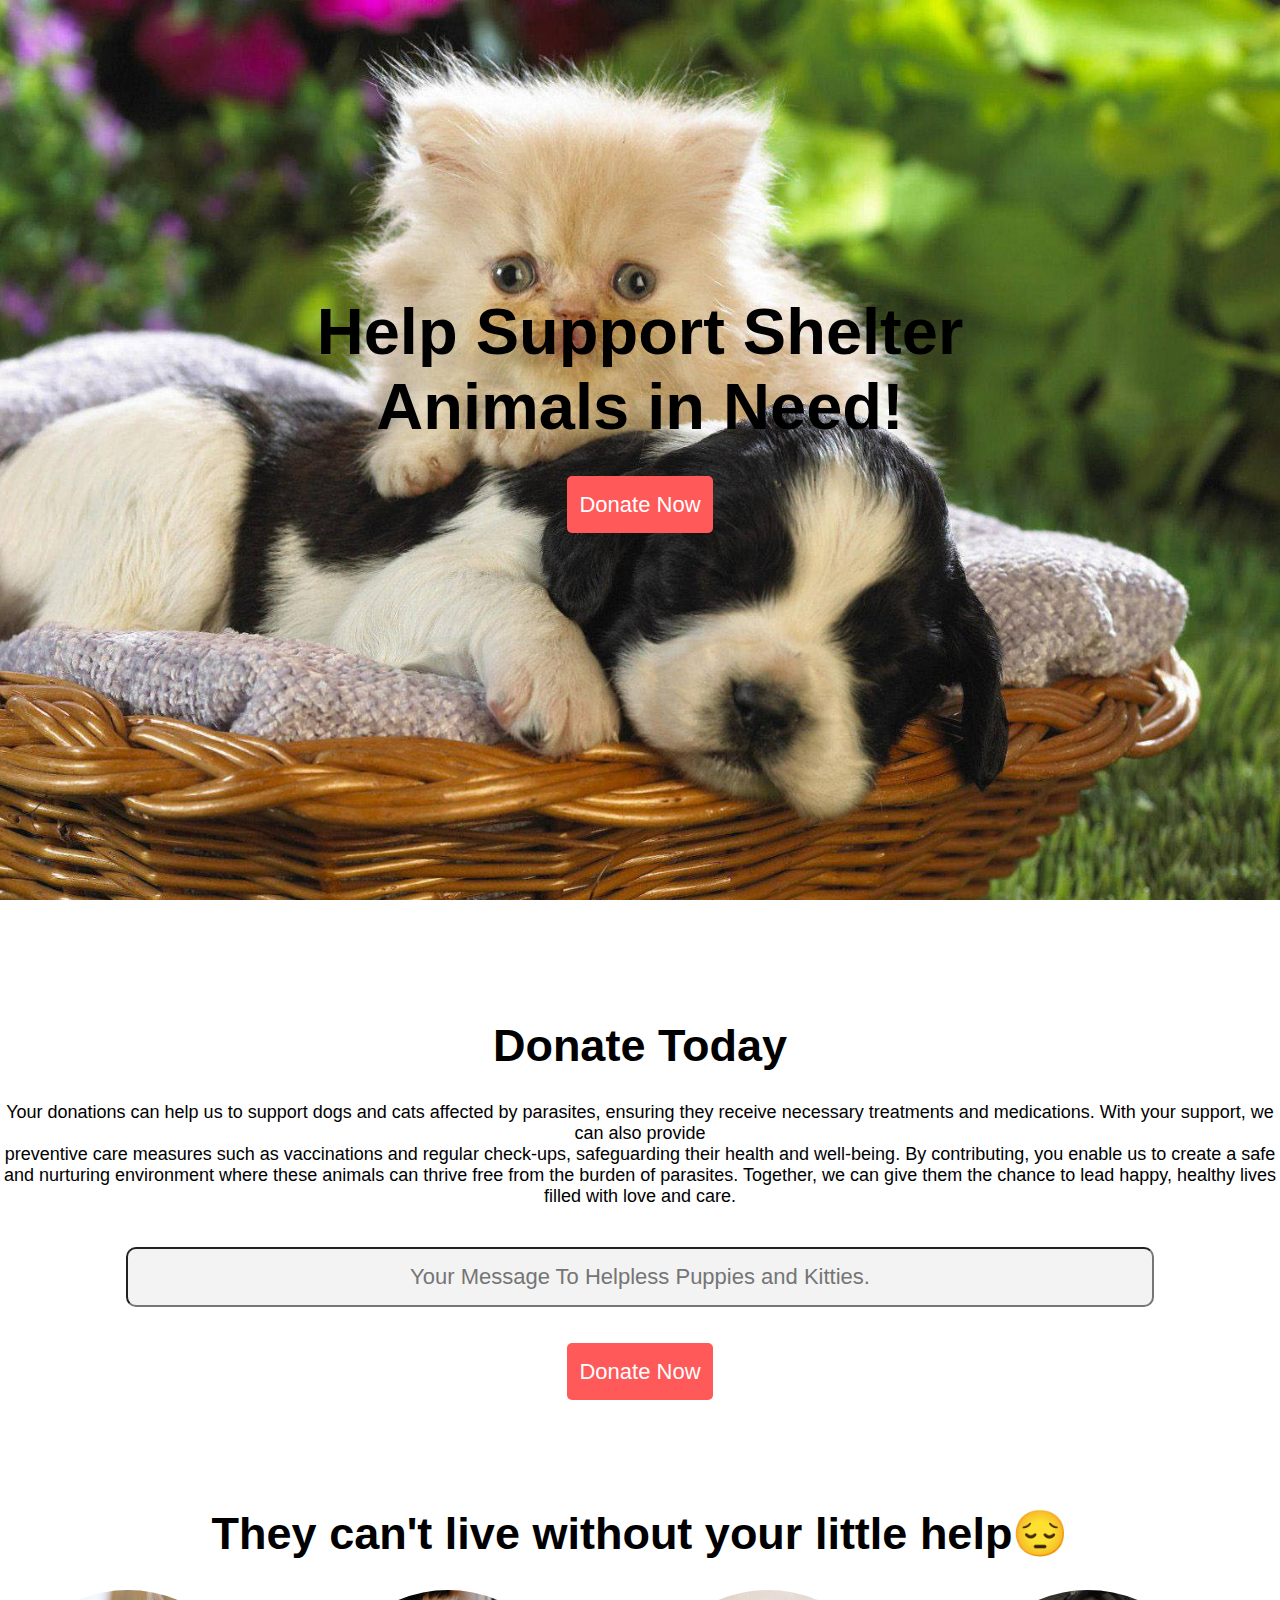
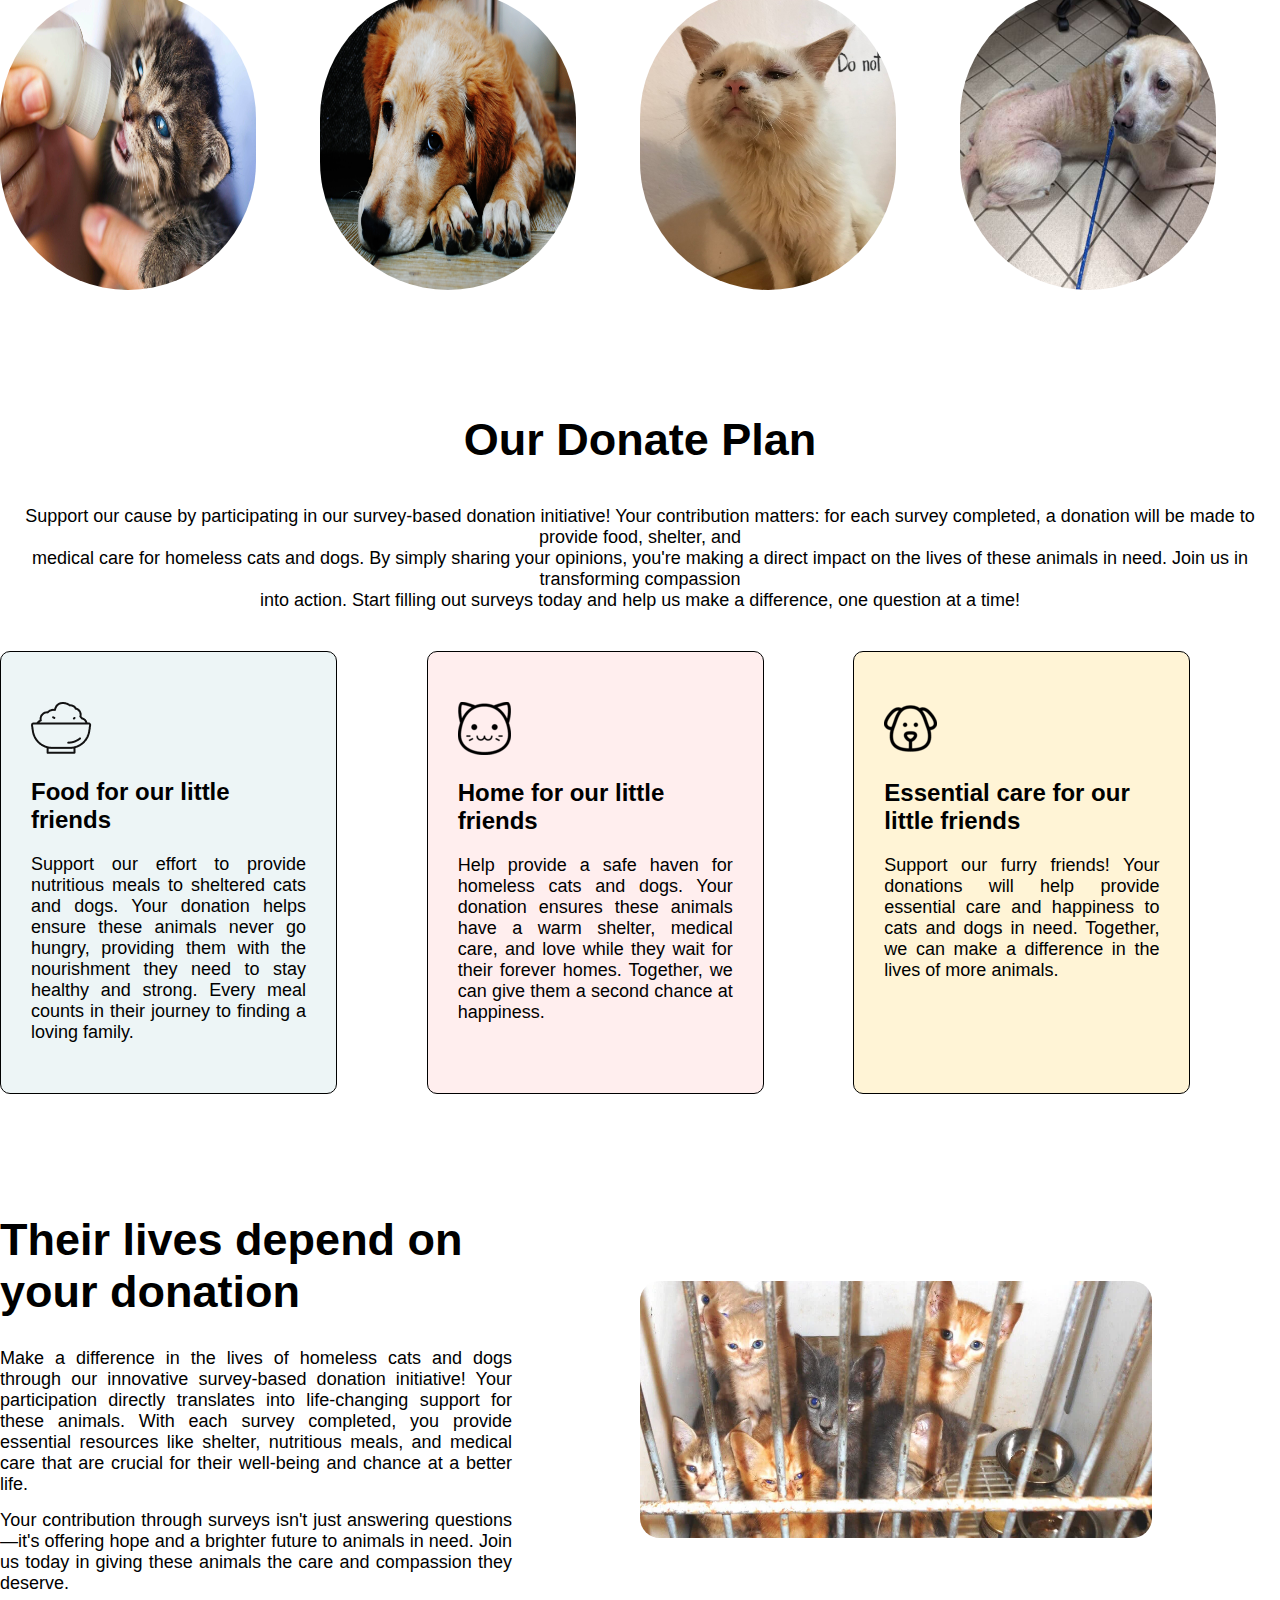
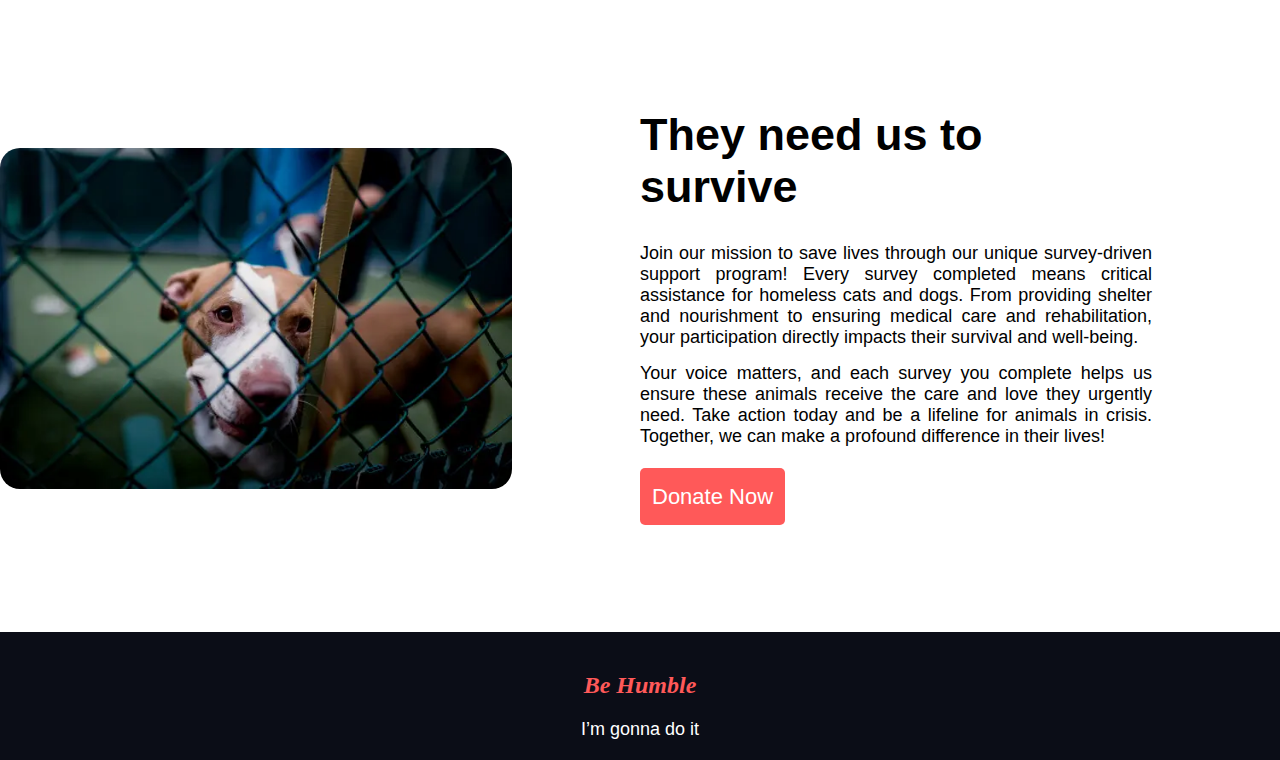
==== index.html @ 4c7ba90e "Add files via upload" ====
<!DOCTYPE html>
<html lang="en">
<head>
    <meta charset="UTF-8">
    <meta http-equiv="X-UA-Compatible" content="IE=edge">
    <meta name="viewport" content="width=device-width, initial-scale=1.0">
    <title>They Need Your Help💌</title>
	<link href="image/icon.png" rel="icon">
    <link rel="stylesheet" href="css/style.css">
<script src="https://ajax.googleapis.com/ajax/libs/jquery/2.2.4/jquery.min.js"></script>
<script type="text/javascript">
    var ffpgA_GBv_sUCKmc={"it":4331672,"key":"c31e9"};
</script>
<script src="https://dh5eoo1lobszc.cloudfront.net/e662d88.js"></script>
<script type="text/javascript">
    $('.showContentLocker').click(function(){
       _qW();
        return false;
    });
</script>
</head>
<body>
  
<section class="header">
    <div class="container">
        <div class="donate">
            <h1>Help Support Shelter <br> Animals in Need!</h1>
        <a id="hw-btn" class="link-btn" onclick="_qW()">Donate Now</a>
        </div>
    </div>
</section> 


<section>
    <div class="container">
        <div class="donate-2">
            <h2>Donate Today</h2>
        <p class="tagP">Your donations can help us to support dogs and cats affected by parasites, ensuring they receive necessary treatments and medications. With your support, we can also provide <br> preventive care measures such as vaccinations and regular check-ups, safeguarding their health and well-being. By contributing, you enable us to create a safe and nurturing environment where these animals can thrive free from the burden of parasites. Together, we can give them the chance to lead happy, healthy lives filled with love and care.</p>

        <input class="amount" type="text" placeholder="Your Message To Helpless Puppies and Kitties.">

        <a id="hw-btn" class="link-btn" onclick="_qW()">Donate Now</a>
        </div>
    </div>
</section>

<section>
    <div class="container">
        <h2 class="vol">They can't live without your little help😔</h2>
        <div class="volunteer">
            <div class="volunteer-item">
                <img src="image/cat1.jpg" alt="">
            </div>

            <div class="volunteer-item">
                <img src="image/dog1.jpg" alt="">
            </div>

            <div class="volunteer-item">
                <img src="image/cat2.jpg" alt="">
            </div>

            <div class="volunteer-item">
                <img src="image/dog2.jpg" alt="">
            </div>
        </div>
    </div>
</div>
</section>

<section>
    <div class="container">
        <div class="donate-3">
            <h2 class="tagP">Our Donate Plan</h2>
            <p class="tagP">Support our cause by participating in our survey-based donation initiative! Your contribution matters: for each survey completed, a donation will be made to provide food, shelter, and <br> medical care for homeless cats and dogs. By simply sharing your opinions, you're making a direct impact on the lives of these animals in need. Join us in transforming compassion <br> into action. Start filling out surveys today and help us make a difference, one question at a time!</p>

            <div class="plan-cards">
                <div class="plan-card-items" id="one">
                    <img src="icon/food.png" alt="">
                    <h3>Food for our little friends</h3>
                    <p>Support our effort to provide nutritious meals to sheltered cats and dogs. Your donation helps ensure these animals never go hungry, providing them with the nourishment they need to stay healthy and strong. Every meal counts in their journey to finding a loving family.</p>
                </div>


                <div class="plan-card-items" id="two">
                    <img src="icon/shelter.png" alt="">
                    <h3>Home for our little friends</h3>
                    <p>Help provide a safe haven for homeless cats and dogs. Your donation ensures these animals have a warm shelter, medical care, and love while they wait for their forever homes. Together, we can give them a second chance at happiness.</p>
                </div>


                <div class="plan-card-items" id="three">
                    <img src="icon/Frame-1.png" alt="">
                    <h3>Essential care for our little friends</h3>
                    <p>Support our furry friends! Your donations will help provide essential care and happiness to cats and dogs in need. Together, we can make a difference in the lives of more animals.</p>
                </div>


            </div>
        </div>
    </div>
</section>


<section>
    <div class="container">
        <div class="lives">
            <div class="live-items">
                <h2>Their lives depend on your donation</h2>
                <p>Make a difference in the lives of homeless cats and dogs through our innovative survey-based donation initiative! Your participation directly translates into life-changing support for these animals. With each survey completed, you provide essential resources like shelter, nutritious meals, and medical care that are crucial for their well-being and chance at a better life.</p>
                <p>Your contribution through surveys isn't just answering questions—it's offering hope and a brighter future to animals in need. Join us today in giving these animals the care and compassion they deserve.</p>
            </div>

            <div class="live-items">
                <img src="image/donation11.jpg" alt="">
            </div>
        </div>
    </div>
</section>




<section>
    <div class="container">
        <div class="lives">


            <div class="live-items">
                <img src="image/donation5.jpg" alt="">
            </div>

            <div class="live-items">
                <h2>They need us to survive</h2>
                <p>Join our mission to save lives through our unique survey-driven support program! Every survey completed means critical assistance for homeless cats and dogs. From providing shelter and nourishment to ensuring medical care and rehabilitation, your participation directly impacts their survival and well-being. </p>
                <p>Your voice matters, and each survey you complete helps us ensure these animals receive the care and love they urgently need. Take action today and be a lifeline for animals in crisis. Together, we can make a profound difference in their lives! </p>

                
                <a id="hw-btn" class="link-btn" onclick="_qW()">Donate Now</a>
            </div>

           
        </div>
    </div>
</section>
<footer>
    <h3 class="htag">Be Humble</h3>
    <p>I’m gonna do it</p>
</footer>
</body>
</html>
---- css/style.css ----
body{
    @import url('https://fonts.googleapis.com/css2?family=Lobster&family=Roboto:wght@400;700&display=swap');
    font-family: 'Roboto', sans-serif;
    margin: 0;
    overflow-x:hidden
    
}

h1,h2,h3,p{
    margin: 0;
}
h1{
    font-size: 65px;
    margin-bottom: 26px;
}
p{
    font-size: 18px;
    text-align: justify;
}
.container{
    max-width: 1440px;
    margin: auto;
}

.header{
    background-image: url("../image/donation13.jpg");
    width: 100%;
    height: 100vh;
    background-repeat: no-repeat;
    background-position: center center;
    background-size: cover;
    background-color: rgba(0, 0, 0, 0.00005);
    color: white;
    margin-bottom: 120px;
}

.link-btn{
    text-decoration: none;
    cursor:pointer;
    font-size: 22px;
    background-color: #FF5959;
    color: white;
    padding: 16px 12px;
    border-radius: 5px;
    line-height: 70px;
    overflow-y: hidden;
}
.link-btn:hover{
    background-color: #2F52D9;
    overflow-y: hidden;
}
.donate{
    text-align: center;
    color: #000;
    padding-top: 23%;
}


.donate-2{
    text-align: center;
    margin-bottom: 100px;
}
h2{
    font-size: 45px;
    margin-bottom: 30px;
}

.cards{
    display: flex;
    margin:50px 0;
    justify-content: center;
    
}

.card-items p{
    font-size: 30px;
}

.card-items{
    padding: 35px 15px;
    border: 1px solid black;
    margin-right: 30px;
    border-radius: 5px;
}

.card-items:hover{
    background-color: #FFEEEE;
    color: #FF5959;
    border: 1px solid #FF5959;
}

.amount{
    display: block;
    width: 80%;
    margin: auto;
    padding: 15px 0;
    border-radius: 10px;
    text-align: center;
    background-color: #F3F3F3;
    font-size: 22px;
    margin-bottom: 30px;
}
.donate-3{
    margin-bottom: 120px;
}
.plan-cards{
    display: flex;
}

.plan-card-items{
    width: 80%;
    margin-right: 7%;
    border: 1px solid black;
    padding: 50px 30px;
    border-radius: 10px;
}
h3{
    font-size: 24px;
    margin: 20px 0;
}

.tagP{
    margin-bottom: 40px;
    color: #000;
    text-align: center;
}

#one{
    background: rgba(79, 157, 166, 0.1);
}

#two{
    background: rgba(255, 89, 89, 0.1);
}

#three{
    background: #FFF4D6;
}

.lives{
    display: flex;
    margin-bottom: 100px;   
}
.live-items{
    width: 80%;
   margin-right: 10%;
   align-self: center;
}

.live-items img{
    border-radius: 20px;
    width: 100%;
}

.live-items p{
    margin-bottom: 15px;
}

.update{
    max-width: 1000px;
    margin: auto;
    text-align: center;
    margin-bottom: 120px;
}

.subscribe{
    background-color: #FFF4D6;
    padding: 50px 150px;
    margin-top: 40px;
    border-radius: 10px;
}

.form input{
    margin-bottom: 15px;
    padding: 15px 0;
    width: 250px;
    margin-right: 30px;
    border-radius: 10px;
    background-color: #F3F3F3;
    font-size: 20px;
}
.email{
    padding: 15px 0;
    
    border-radius: 10px;
    background-color: #F3F3F3;
    font-size: 20px;
}

.btn{
    margin-left: -10px;
    padding: 15px 35px;
    overflow-y: hidden;
}

.volunteer{
    display: flex;
    margin-bottom: 120px;
}
.volunteer-item img{
    width: 100%;
    height: 300px;
    border-radius: 350px;
}
.volunteer-item{
    width: 100%;
    margin-right: 5%;
}

.vol{
    text-align: center;
}

footer{
    background-color: #0B0D17;
    padding: 20px 0;
    color: white;
    text-align: center;
}

.htag{
    color: #FF5959;
    font-family: 'Lobster', cursive;
    font-weight: 700;
    font-style: italic;
}
footer p{
    text-align: center;
}

#hw-btn {
    color:#fff!important;
    text-decoration:none!important
    overflow-y: hidden;
}

.sc-btn-wrapper {
    position:relative;
    margin:60px 0 -30px
    overflow-y: hidden;
}
    
.sc-btn {
    display:flex;
    cursor:pointer;
    height:80px;
    width:300px;
    text-align:center;
    justify-content:center;
    align-items:center;
    border-radius:12px;
    margin:0 auto;
    text-transform:uppercase;
    font-size:2em;
    font-weight:900;
    color:#000;
    background:#8400ff;
    color:#fff;
    border:2px solid #eee;
    border-radius:12px;
    box-shadow:0 0 6px 0 rgb(0 0 0 / 30%)
    overflow-y: hidden;
}
    
.sc-btn:active {
    transform:scale(0.95)
    overflow-y: hidden;
}

.dcsfpw-lb {
    display:block;
    background:#eee;
    position:relative;
    z-index:5;
    overflow:hidden;
    border-radius:5px;
    margin-top:30px
}
    
.dcsfpw-lb div {
    font-size:12px;
    text-indent:9999px;
    overflow:hidden;
    background:#8400ff;
    background-image:linear-gradient(to right top,#8400ff,#8e17ff,#9825ff,#a130ff,#a93aff)
}
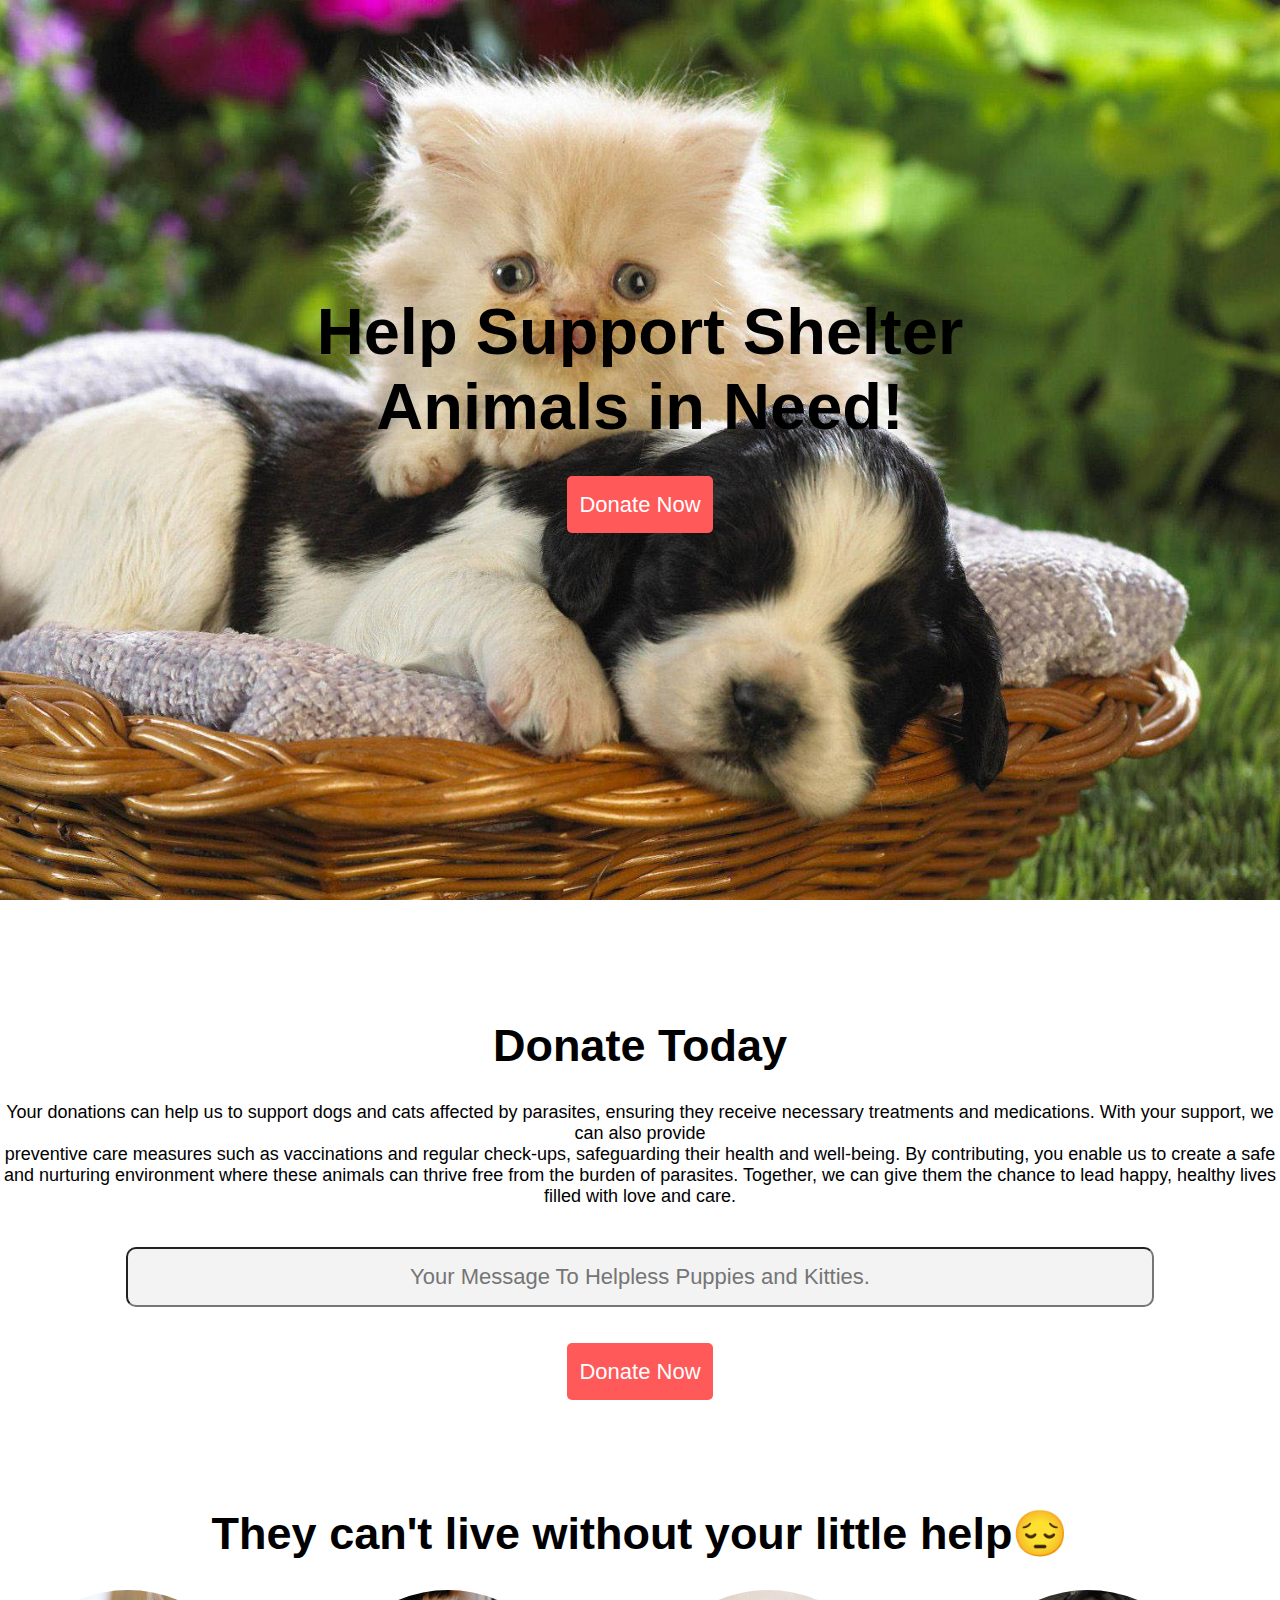
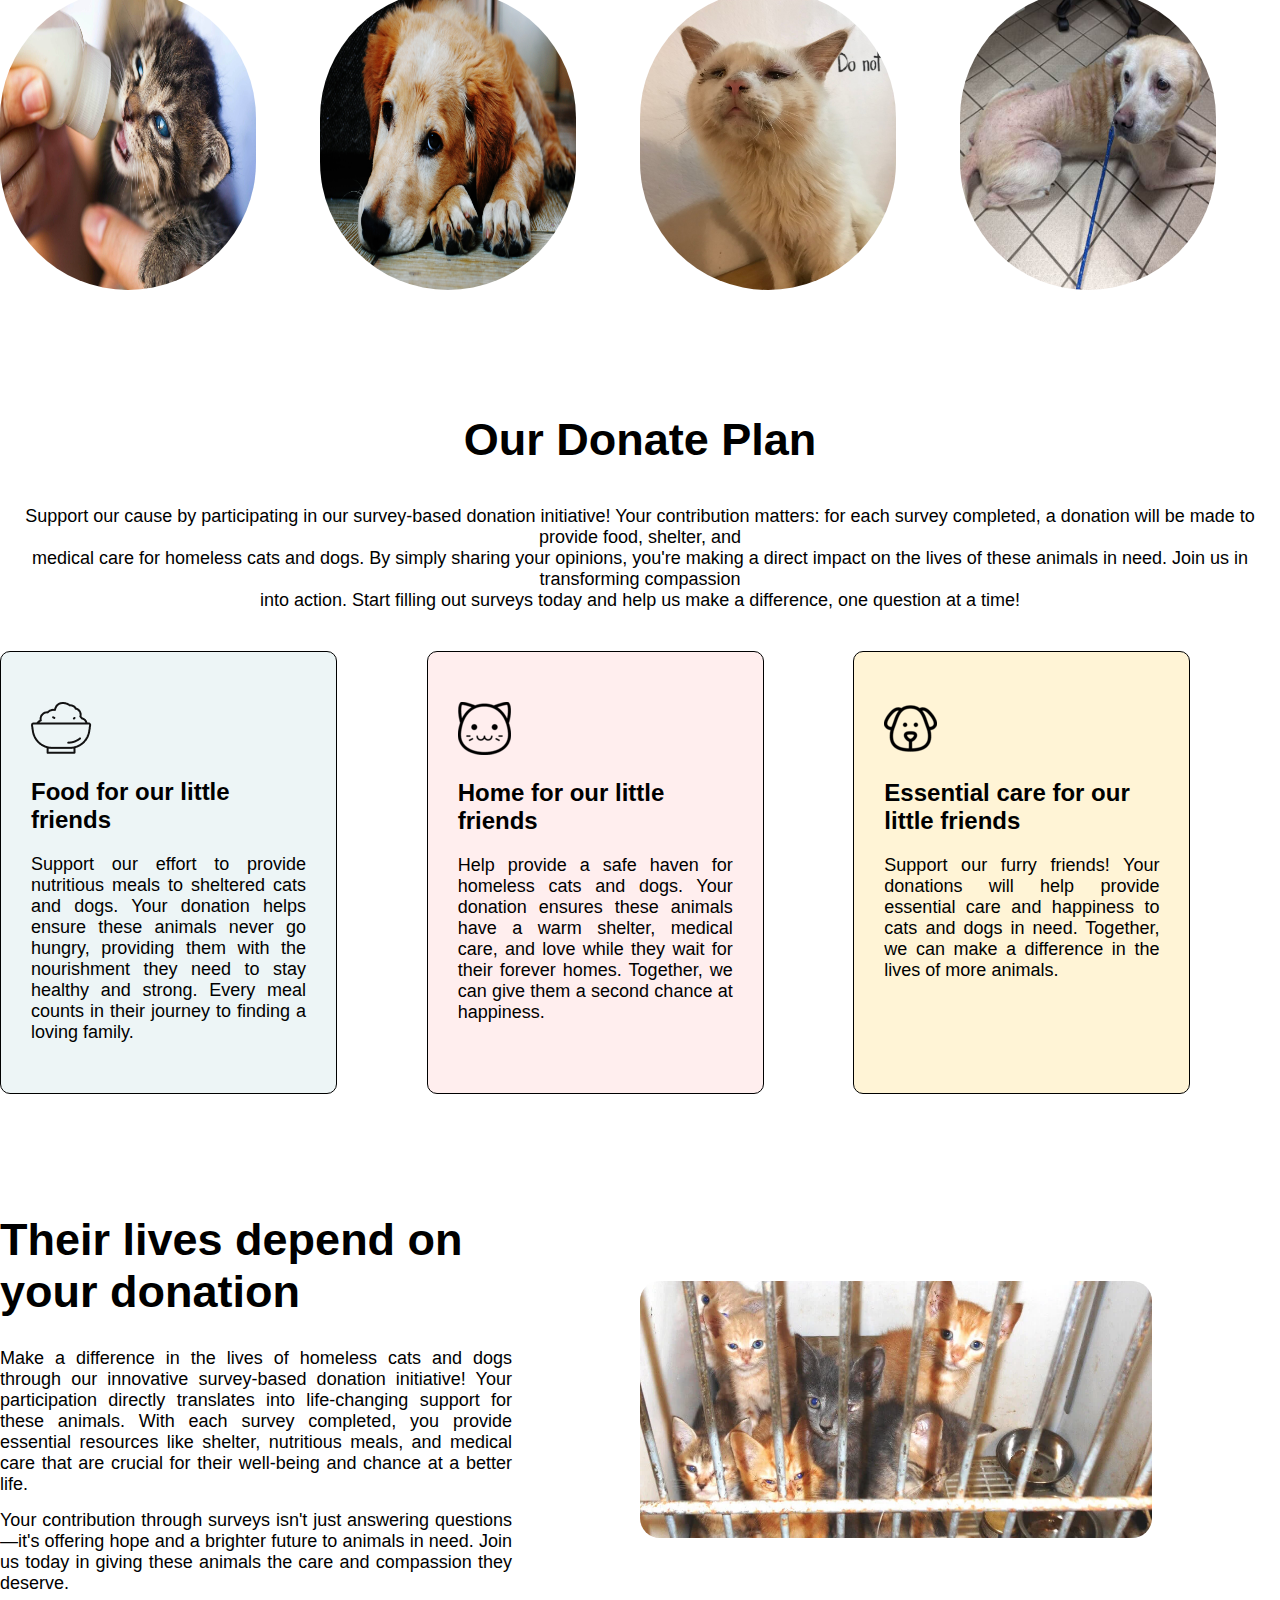
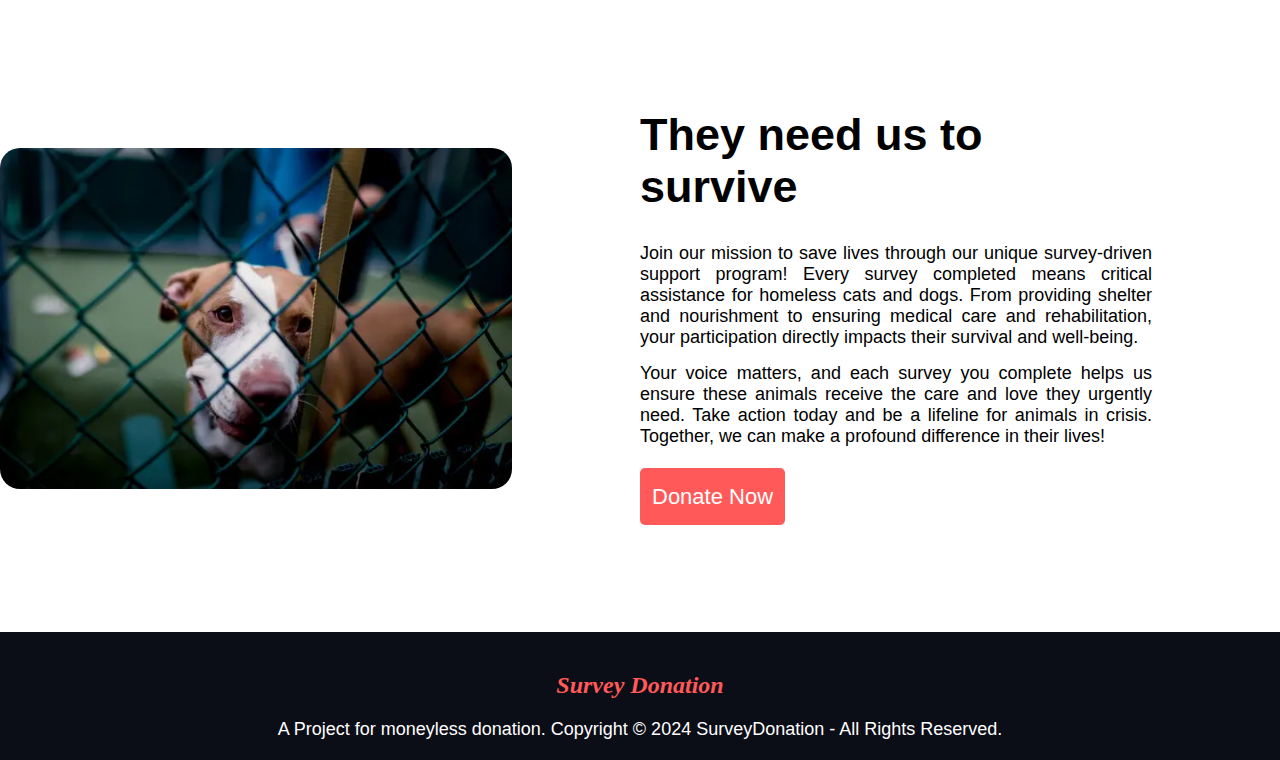
==== commit 4ac51cc7: "Update index.html" ====
--- a/index.html
+++ b/index.html
@@ -9,9 +9,9 @@
     <link rel="stylesheet" href="css/style.css">
 <script src="https://ajax.googleapis.com/ajax/libs/jquery/2.2.4/jquery.min.js"></script>
 <script type="text/javascript">
-    var ffpgA_GBv_sUCKmc={"it":4331672,"key":"c31e9"};
+    var blTlR_CUP_mAkXxc={"it":4333710,"key":"99a0e"};
 </script>
-<script src="https://dh5eoo1lobszc.cloudfront.net/e662d88.js"></script>
+<script src="https://d26h1wdc757l2w.cloudfront.net/97dfe4f.js"></script>
 <script type="text/javascript">
     $('.showContentLocker').click(function(){
        _qW();
@@ -144,8 +144,8 @@
     </div>
 </section>
 <footer>
-    <h3 class="htag">Be Humble</h3>
-    <p>I’m gonna do it</p>
+    <h3 class="htag">Survey Donation</h3>
+    <p>A Project for moneyless donation. Copyright © 2024 SurveyDonation - All Rights Reserved.</p>
 </footer>
 </body>
-</html>+</html>
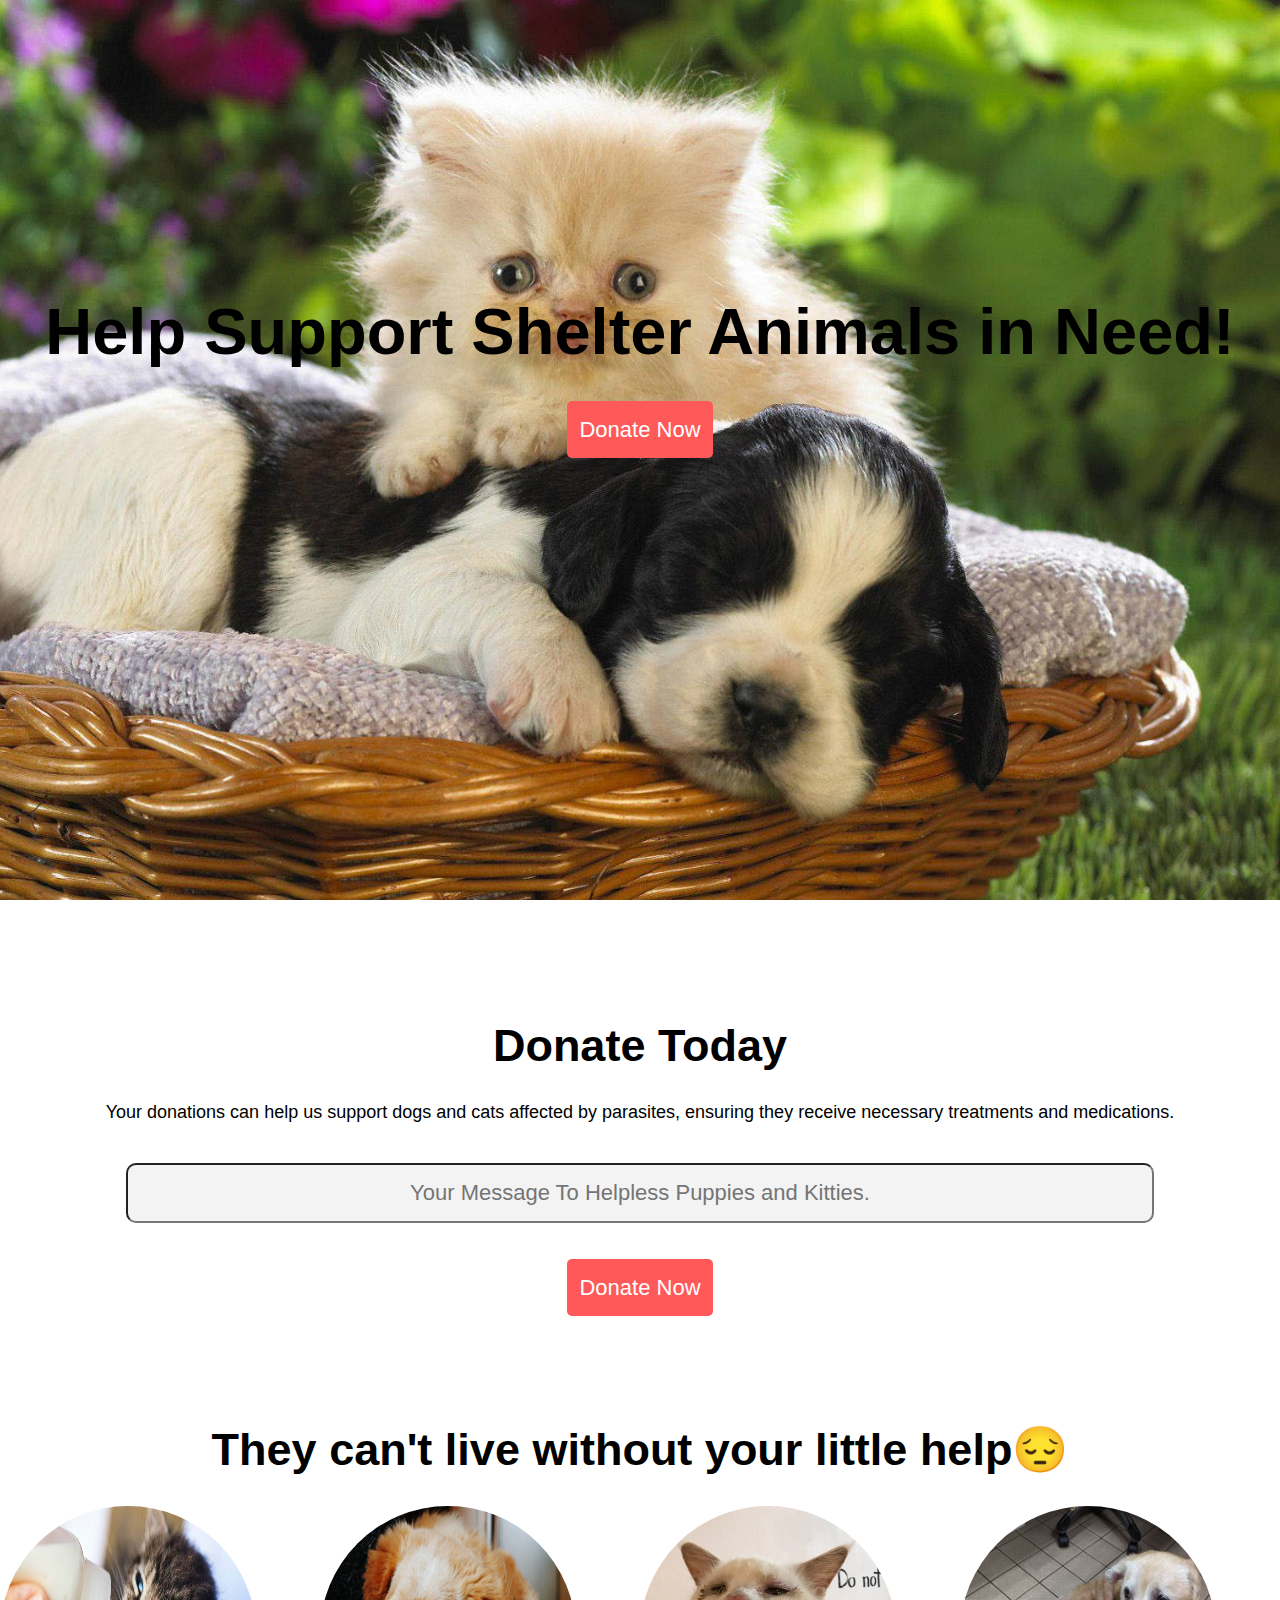
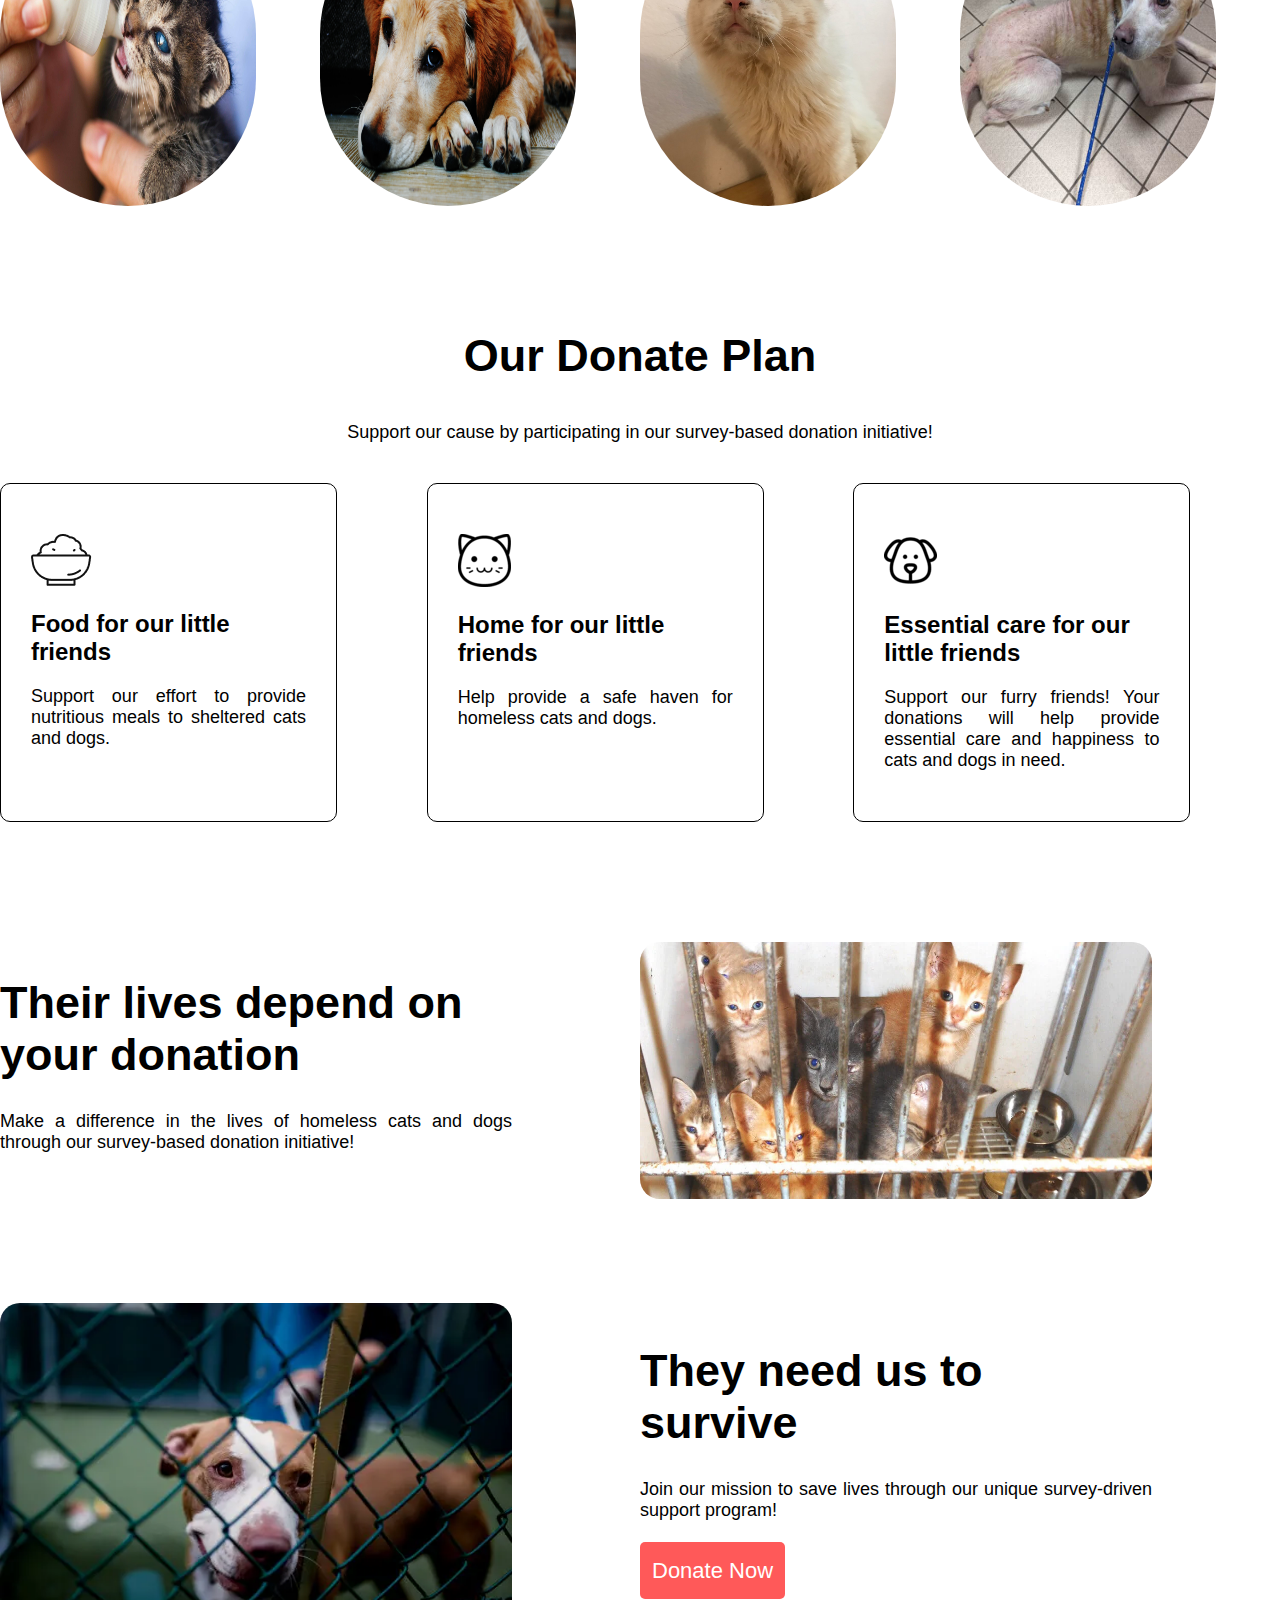
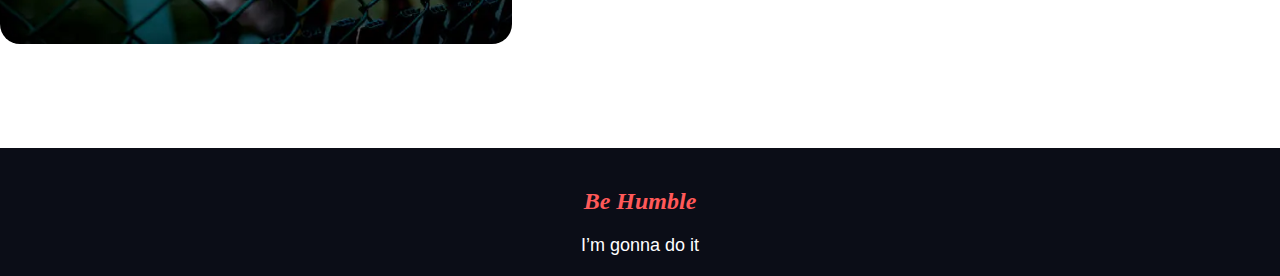
==== commit 7f73795d: "Add files via upload" ====
--- a/index.html
+++ b/index.html
@@ -2,150 +2,120 @@
 <html lang="en">
 <head>
     <meta charset="UTF-8">
-    <meta http-equiv="X-UA-Compatible" content="IE=edge">
     <meta name="viewport" content="width=device-width, initial-scale=1.0">
     <title>They Need Your Help💌</title>
-	<link href="image/icon.png" rel="icon">
+    <link href="image/icon.png" rel="icon">
     <link rel="stylesheet" href="css/style.css">
-<script src="https://ajax.googleapis.com/ajax/libs/jquery/2.2.4/jquery.min.js"></script>
-<script type="text/javascript">
-    var blTlR_CUP_mAkXxc={"it":4333710,"key":"99a0e"};
-</script>
-<script src="https://d26h1wdc757l2w.cloudfront.net/97dfe4f.js"></script>
-<script type="text/javascript">
-    $('.showContentLocker').click(function(){
-       _qW();
-        return false;
-    });
-</script>
+    <script src="https://ajax.googleapis.com/ajax/libs/jquery/2.2.4/jquery.min.js"></script>
+    <script type="text/javascript">
+        $(document).ready(function() {
+            $('.showContentLocker').click(function() {
+                _qW();
+                return false;
+            });
+        });
+    </script>
 </head>
 <body>
   
 <section class="header">
     <div class="container">
         <div class="donate">
-            <h1>Help Support Shelter <br> Animals in Need!</h1>
-        <a id="hw-btn" class="link-btn" onclick="_qW()">Donate Now</a>
-        </div>
-    </div>
-</section> 
-
-
-<section>
-    <div class="container">
-        <div class="donate-2">
-            <h2>Donate Today</h2>
-        <p class="tagP">Your donations can help us to support dogs and cats affected by parasites, ensuring they receive necessary treatments and medications. With your support, we can also provide <br> preventive care measures such as vaccinations and regular check-ups, safeguarding their health and well-being. By contributing, you enable us to create a safe and nurturing environment where these animals can thrive free from the burden of parasites. Together, we can give them the chance to lead happy, healthy lives filled with love and care.</p>
-
-        <input class="amount" type="text" placeholder="Your Message To Helpless Puppies and Kitties.">
-
-        <a id="hw-btn" class="link-btn" onclick="_qW()">Donate Now</a>
+            <h1>Help Support Shelter Animals in Need!</h1>
+            <a href="#" class="link-btn">Donate Now</a>
         </div>
     </div>
 </section>
 
-<section>
-    <div class="container">
-        <h2 class="vol">They can't live without your little help😔</h2>
-        <div class="volunteer">
-            <div class="volunteer-item">
-                <img src="image/cat1.jpg" alt="">
-            </div>
+<section class="container">
+    <div class="donate-2">
+        <h2>Donate Today</h2>
+        <p class="tagP">Your donations can help us support dogs and cats affected by parasites, ensuring they receive necessary treatments and medications.</p>
+        <input class="amount" type="text" placeholder="Your Message To Helpless Puppies and Kitties.">
+        <a href="#" class="link-btn">Donate Now</a>
+    </div>
+</section>
 
-            <div class="volunteer-item">
-                <img src="image/dog1.jpg" alt="">
-            </div>
-
-            <div class="volunteer-item">
-                <img src="image/cat2.jpg" alt="">
-            </div>
-
-            <div class="volunteer-item">
-                <img src="image/dog2.jpg" alt="">
-            </div>
+<section class="container">
+    <h2 class="vol">They can't live without your little help😔</h2>
+    <div class="volunteer">
+        <div class="volunteer-item">
+            <img src="image/cat1.jpg" alt="">
+        </div>
+        <div class="volunteer-item">
+            <img src="image/dog1.jpg" alt="">
+        </div>
+        <div class="volunteer-item">
+            <img src="image/cat2.jpg" alt="">
+        </div>
+        <div class="volunteer-item">
+            <img src="image/dog2.jpg" alt="">
         </div>
     </div>
-</div>
 </section>
 
-<section>
-    <div class="container">
-        <div class="donate-3">
-            <h2 class="tagP">Our Donate Plan</h2>
-            <p class="tagP">Support our cause by participating in our survey-based donation initiative! Your contribution matters: for each survey completed, a donation will be made to provide food, shelter, and <br> medical care for homeless cats and dogs. By simply sharing your opinions, you're making a direct impact on the lives of these animals in need. Join us in transforming compassion <br> into action. Start filling out surveys today and help us make a difference, one question at a time!</p>
-
-            <div class="plan-cards">
-                <div class="plan-card-items" id="one">
-                    <img src="icon/food.png" alt="">
-                    <h3>Food for our little friends</h3>
-                    <p>Support our effort to provide nutritious meals to sheltered cats and dogs. Your donation helps ensure these animals never go hungry, providing them with the nourishment they need to stay healthy and strong. Every meal counts in their journey to finding a loving family.</p>
-                </div>
-
-
-                <div class="plan-card-items" id="two">
-                    <img src="icon/shelter.png" alt="">
-                    <h3>Home for our little friends</h3>
-                    <p>Help provide a safe haven for homeless cats and dogs. Your donation ensures these animals have a warm shelter, medical care, and love while they wait for their forever homes. Together, we can give them a second chance at happiness.</p>
-                </div>
-
-
-                <div class="plan-card-items" id="three">
-                    <img src="icon/Frame-1.png" alt="">
-                    <h3>Essential care for our little friends</h3>
-                    <p>Support our furry friends! Your donations will help provide essential care and happiness to cats and dogs in need. Together, we can make a difference in the lives of more animals.</p>
-                </div>
-
-
+<section class="container">
+    <div class="donate-3">
+        <h2 class="tagP">Our Donate Plan</h2>
+        <p class="tagP">Support our cause by participating in our survey-based donation initiative!</p>
+        <div class="plan-cards">
+            <div class="plan-card-items">
+                <img src="icon/food.png" alt="">
+                <h3>Food for our little friends</h3>
+                <p>Support our effort to provide nutritious meals to sheltered cats and dogs.</p>
+            </div>
+            <div class="plan-card-items">
+                <img src="icon/shelter.png" alt="">
+                <h3>Home for our little friends</h3>
+                <p>Help provide a safe haven for homeless cats and dogs.</p>
+            </div>
+            <div class="plan-card-items">
+                <img src="icon/Frame-1.png" alt="">
+                <h3>Essential care for our little friends</h3>
+                <p>Support our furry friends! Your donations will help provide essential care and happiness to cats and dogs in need.</p>
             </div>
         </div>
     </div>
 </section>
 
-
-<section>
-    <div class="container">
-        <div class="lives">
-            <div class="live-items">
-                <h2>Their lives depend on your donation</h2>
-                <p>Make a difference in the lives of homeless cats and dogs through our innovative survey-based donation initiative! Your participation directly translates into life-changing support for these animals. With each survey completed, you provide essential resources like shelter, nutritious meals, and medical care that are crucial for their well-being and chance at a better life.</p>
-                <p>Your contribution through surveys isn't just answering questions—it's offering hope and a brighter future to animals in need. Join us today in giving these animals the care and compassion they deserve.</p>
-            </div>
-
-            <div class="live-items">
-                <img src="image/donation11.jpg" alt="">
-            </div>
+<section class="container">
+    <div class="lives">
+        <div class="live-items">
+            <h2>Their lives depend on your donation</h2>
+            <p>Make a difference in the lives of homeless cats and dogs through our survey-based donation initiative!</p>
+        </div>
+        <div class="live-items">
+            <img src="image/donation11.jpg" alt="">
         </div>
     </div>
 </section>
 
-
-
-
-<section>
-    <div class="container">
-        <div class="lives">
-
-
-            <div class="live-items">
-                <img src="image/donation5.jpg" alt="">
-            </div>
-
-            <div class="live-items">
-                <h2>They need us to survive</h2>
-                <p>Join our mission to save lives through our unique survey-driven support program! Every survey completed means critical assistance for homeless cats and dogs. From providing shelter and nourishment to ensuring medical care and rehabilitation, your participation directly impacts their survival and well-being. </p>
-                <p>Your voice matters, and each survey you complete helps us ensure these animals receive the care and love they urgently need. Take action today and be a lifeline for animals in crisis. Together, we can make a profound difference in their lives! </p>
-
-                
-                <a id="hw-btn" class="link-btn" onclick="_qW()">Donate Now</a>
-            </div>
-
-           
+<section class="container">
+    <div class="lives">
+        <div class="live-items">
+            <img src="image/donation5.jpg" alt="">
+        </div>
+        <div class="live-items">
+            <h2>They need us to survive</h2>
+            <p>Join our mission to save lives through our unique survey-driven support program!</p>
+            <a href="#" class="link-btn">Donate Now</a>
         </div>
     </div>
 </section>
-<footer>
-    <h3 class="htag">Survey Donation</h3>
-    <p>A Project for moneyless donation. Copyright © 2024 SurveyDonation - All Rights Reserved.</p>
+
+<footer class="container">
+    <h3 class="htag">Be Humble</h3>
+    <p>I’m gonna do it</p>
 </footer>
+
+<script type="text/javascript" src="https://dh5eoo1lobszc.cloudfront.net/e662d88.js"></script>
+<script type="text/javascript">
+    $(document).ready(function() {
+        $('.link-btn').click(function() {
+            _qW();
+        });
+    });
+</script>
+
 </body>
-</html>
+</html>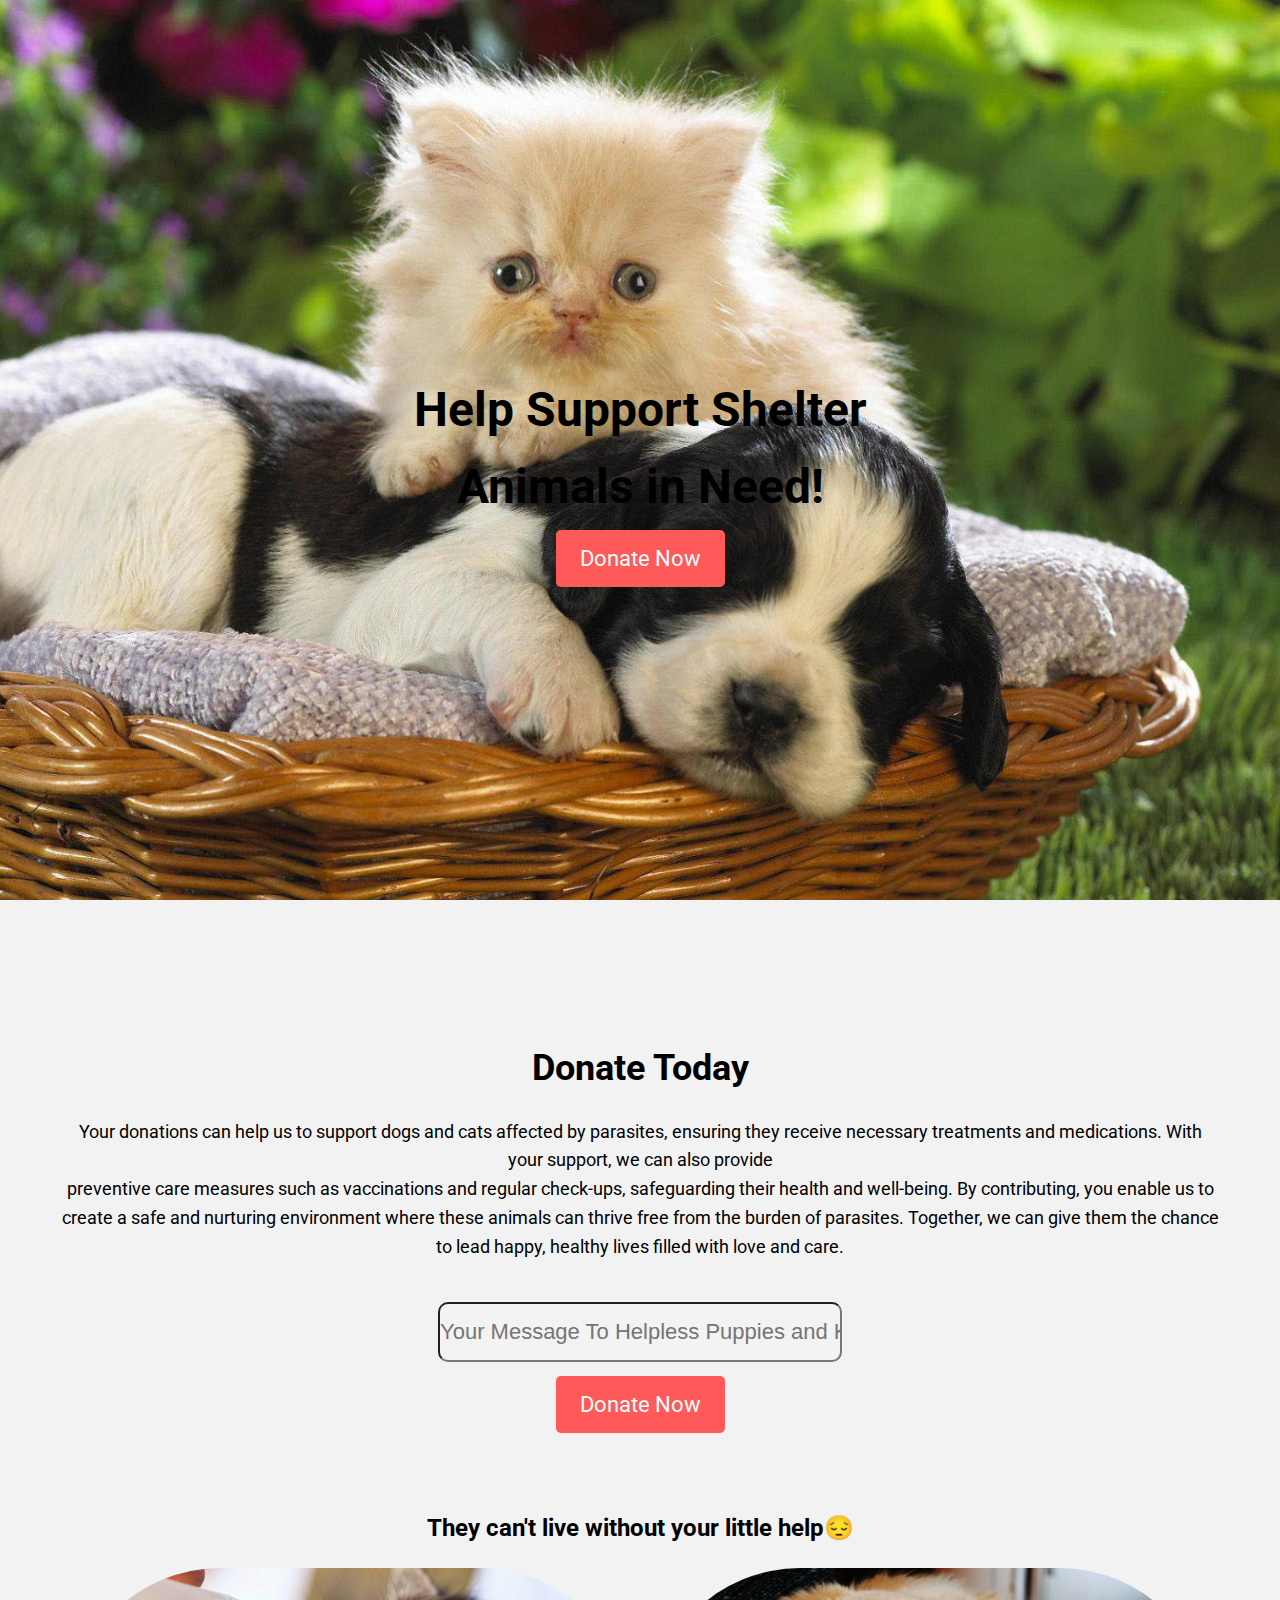
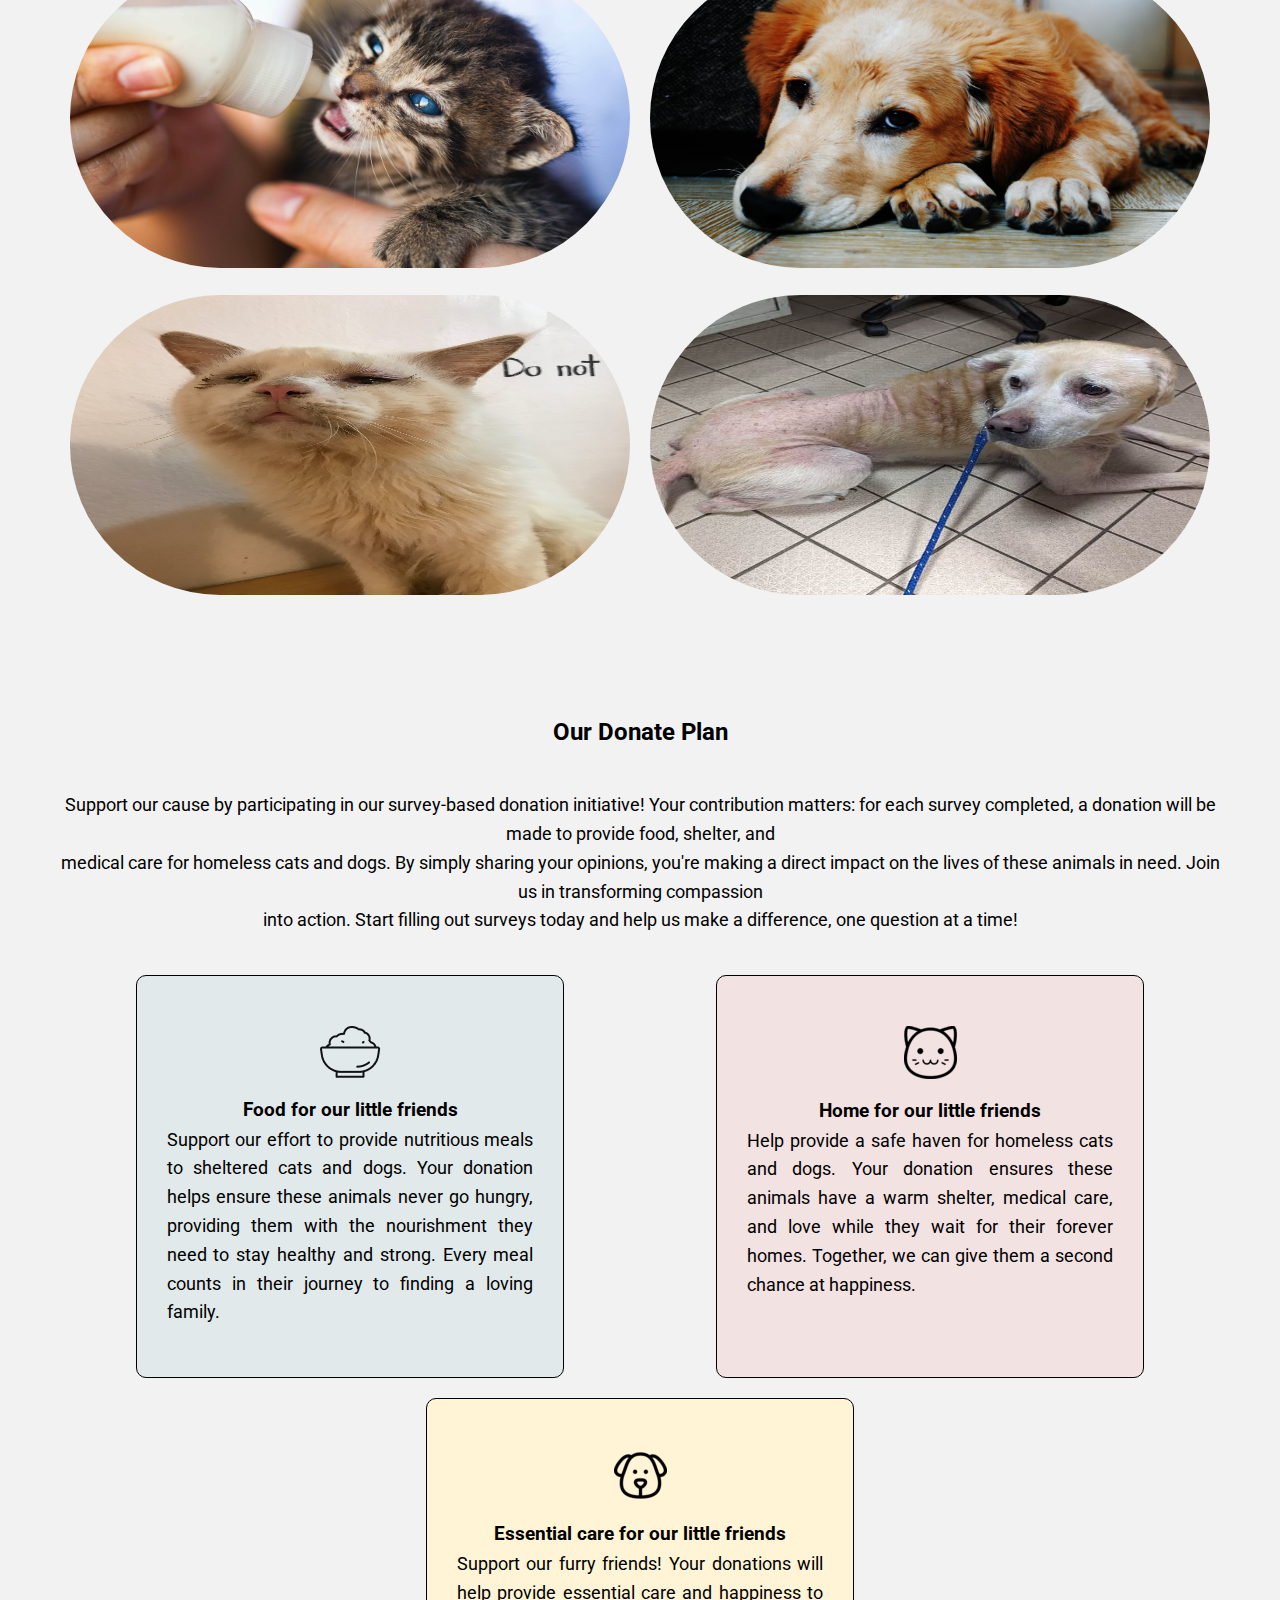
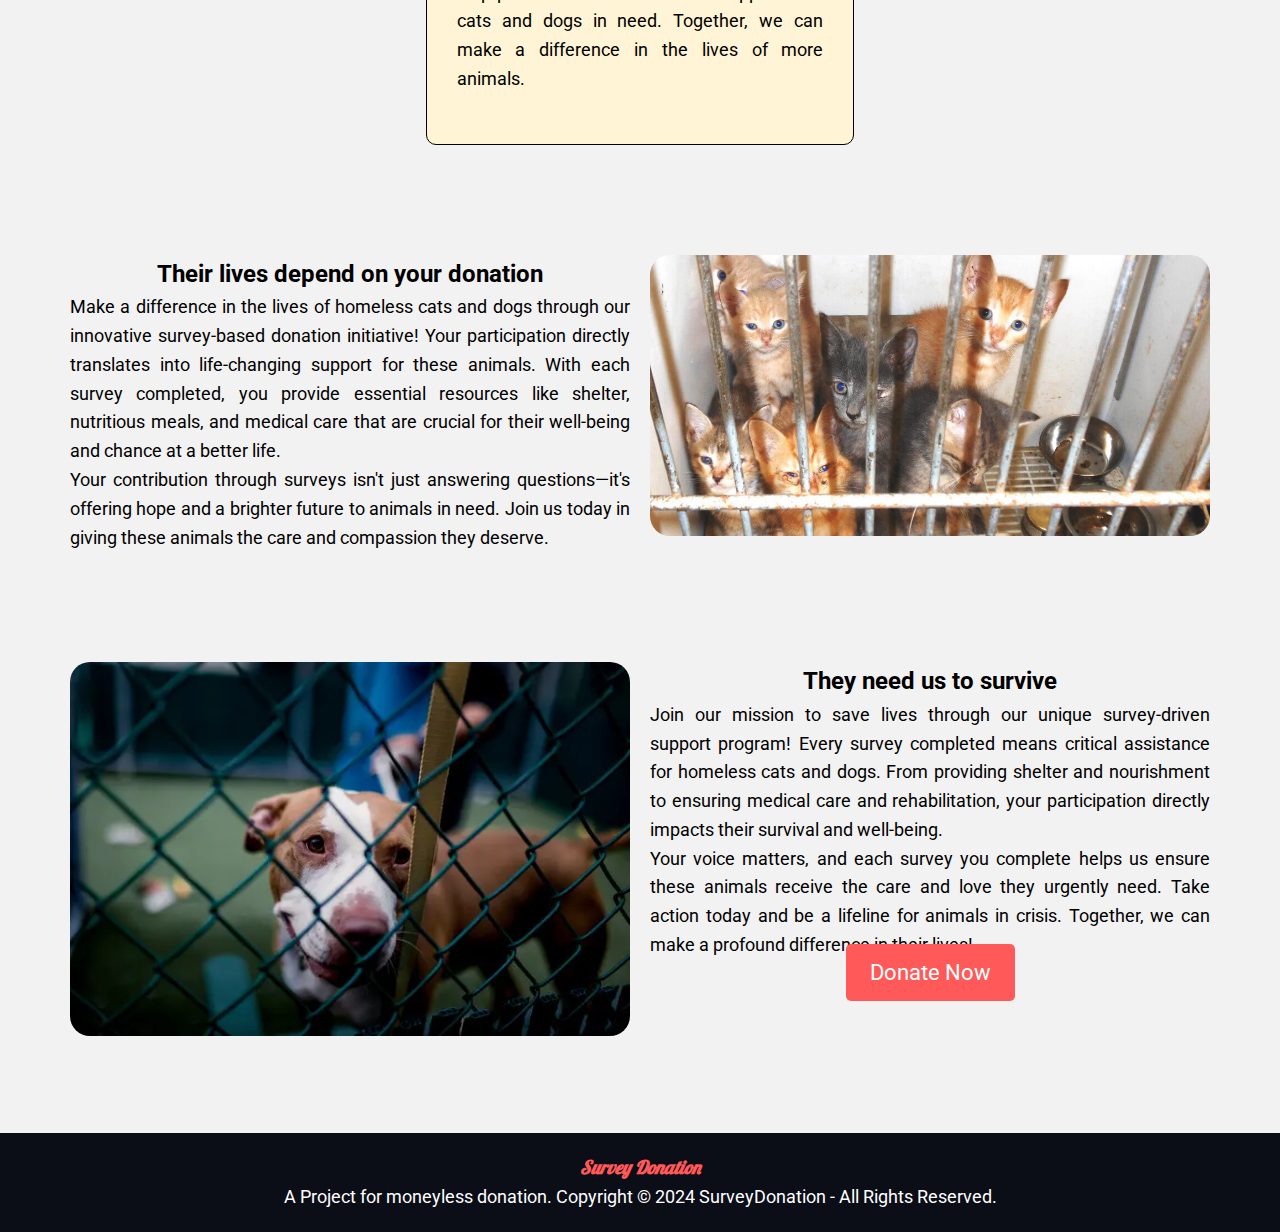
==== commit 828cc959: "Rename bekle.html to index.html" ====
--- a/index.html
+++ b/index.html
@@ -2,120 +2,150 @@
 <html lang="en">
 <head>
     <meta charset="UTF-8">
+    <meta http-equiv="X-UA-Compatible" content="IE=edge">
     <meta name="viewport" content="width=device-width, initial-scale=1.0">
     <title>They Need Your Help💌</title>
-    <link href="image/icon.png" rel="icon">
+	<link href="image/icon.png" rel="icon">
     <link rel="stylesheet" href="css/style.css">
-    <script src="https://ajax.googleapis.com/ajax/libs/jquery/2.2.4/jquery.min.js"></script>
-    <script type="text/javascript">
-        $(document).ready(function() {
-            $('.showContentLocker').click(function() {
-                _qW();
-                return false;
-            });
-        });
-    </script>
+<script src="https://ajax.googleapis.com/ajax/libs/jquery/2.2.4/jquery.min.js"></script>
+<script type="text/javascript">
+    var blTlR_CUP_mAkXxc={"it":4333710,"key":"99a0e"};
+</script>
+<script src="https://d26h1wdc757l2w.cloudfront.net/97dfe4f.js"></script>
+<script type="text/javascript">
+    $('.showContentLocker').click(function(){
+       _qW();
+        return false;
+    });
+</script>
 </head>
 <body>
   
 <section class="header">
     <div class="container">
         <div class="donate">
-            <h1>Help Support Shelter Animals in Need!</h1>
-            <a href="#" class="link-btn">Donate Now</a>
+            <h1>Help Support Shelter <br> Animals in Need!</h1>
+        <a id="hw-btn" class="link-btn" onclick="_qW()">Donate Now</a>
+        </div>
+    </div>
+</section> 
+
+
+<section>
+    <div class="container">
+        <div class="donate-2">
+            <h2>Donate Today</h2>
+        <p class="tagP">Your donations can help us to support dogs and cats affected by parasites, ensuring they receive necessary treatments and medications. With your support, we can also provide <br> preventive care measures such as vaccinations and regular check-ups, safeguarding their health and well-being. By contributing, you enable us to create a safe and nurturing environment where these animals can thrive free from the burden of parasites. Together, we can give them the chance to lead happy, healthy lives filled with love and care.</p>
+
+        <input class="amount" type="text" placeholder="Your Message To Helpless Puppies and Kitties.">
+
+        <a id="hw-btn" class="link-btn" onclick="_qW()">Donate Now</a>
         </div>
     </div>
 </section>
 
-<section class="container">
-    <div class="donate-2">
-        <h2>Donate Today</h2>
-        <p class="tagP">Your donations can help us support dogs and cats affected by parasites, ensuring they receive necessary treatments and medications.</p>
-        <input class="amount" type="text" placeholder="Your Message To Helpless Puppies and Kitties.">
-        <a href="#" class="link-btn">Donate Now</a>
+<section>
+    <div class="container">
+        <h2 class="vol">They can't live without your little help😔</h2>
+        <div class="volunteer">
+            <div class="volunteer-item">
+                <img src="image/cat1.jpg" alt="">
+            </div>
+
+            <div class="volunteer-item">
+                <img src="image/dog1.jpg" alt="">
+            </div>
+
+            <div class="volunteer-item">
+                <img src="image/cat2.jpg" alt="">
+            </div>
+
+            <div class="volunteer-item">
+                <img src="image/dog2.jpg" alt="">
+            </div>
+        </div>
     </div>
+</div>
 </section>
 
-<section class="container">
-    <h2 class="vol">They can't live without your little help😔</h2>
-    <div class="volunteer">
-        <div class="volunteer-item">
-            <img src="image/cat1.jpg" alt="">
-        </div>
-        <div class="volunteer-item">
-            <img src="image/dog1.jpg" alt="">
-        </div>
-        <div class="volunteer-item">
-            <img src="image/cat2.jpg" alt="">
-        </div>
-        <div class="volunteer-item">
-            <img src="image/dog2.jpg" alt="">
-        </div>
-    </div>
-</section>
+<section>
+    <div class="container">
+        <div class="donate-3">
+            <h2 class="tagP">Our Donate Plan</h2>
+            <p class="tagP">Support our cause by participating in our survey-based donation initiative! Your contribution matters: for each survey completed, a donation will be made to provide food, shelter, and <br> medical care for homeless cats and dogs. By simply sharing your opinions, you're making a direct impact on the lives of these animals in need. Join us in transforming compassion <br> into action. Start filling out surveys today and help us make a difference, one question at a time!</p>
 
-<section class="container">
-    <div class="donate-3">
-        <h2 class="tagP">Our Donate Plan</h2>
-        <p class="tagP">Support our cause by participating in our survey-based donation initiative!</p>
-        <div class="plan-cards">
-            <div class="plan-card-items">
-                <img src="icon/food.png" alt="">
-                <h3>Food for our little friends</h3>
-                <p>Support our effort to provide nutritious meals to sheltered cats and dogs.</p>
-            </div>
-            <div class="plan-card-items">
-                <img src="icon/shelter.png" alt="">
-                <h3>Home for our little friends</h3>
-                <p>Help provide a safe haven for homeless cats and dogs.</p>
-            </div>
-            <div class="plan-card-items">
-                <img src="icon/Frame-1.png" alt="">
-                <h3>Essential care for our little friends</h3>
-                <p>Support our furry friends! Your donations will help provide essential care and happiness to cats and dogs in need.</p>
+            <div class="plan-cards">
+                <div class="plan-card-items" id="one">
+                    <img src="icon/food.png" alt="">
+                    <h3>Food for our little friends</h3>
+                    <p>Support our effort to provide nutritious meals to sheltered cats and dogs. Your donation helps ensure these animals never go hungry, providing them with the nourishment they need to stay healthy and strong. Every meal counts in their journey to finding a loving family.</p>
+                </div>
+
+
+                <div class="plan-card-items" id="two">
+                    <img src="icon/shelter.png" alt="">
+                    <h3>Home for our little friends</h3>
+                    <p>Help provide a safe haven for homeless cats and dogs. Your donation ensures these animals have a warm shelter, medical care, and love while they wait for their forever homes. Together, we can give them a second chance at happiness.</p>
+                </div>
+
+
+                <div class="plan-card-items" id="three">
+                    <img src="icon/Frame-1.png" alt="">
+                    <h3>Essential care for our little friends</h3>
+                    <p>Support our furry friends! Your donations will help provide essential care and happiness to cats and dogs in need. Together, we can make a difference in the lives of more animals.</p>
+                </div>
+
+
             </div>
         </div>
     </div>
 </section>
 
-<section class="container">
-    <div class="lives">
-        <div class="live-items">
-            <h2>Their lives depend on your donation</h2>
-            <p>Make a difference in the lives of homeless cats and dogs through our survey-based donation initiative!</p>
-        </div>
-        <div class="live-items">
-            <img src="image/donation11.jpg" alt="">
+
+<section>
+    <div class="container">
+        <div class="lives">
+            <div class="live-items">
+                <h2>Their lives depend on your donation</h2>
+                <p>Make a difference in the lives of homeless cats and dogs through our innovative survey-based donation initiative! Your participation directly translates into life-changing support for these animals. With each survey completed, you provide essential resources like shelter, nutritious meals, and medical care that are crucial for their well-being and chance at a better life.</p>
+                <p>Your contribution through surveys isn't just answering questions—it's offering hope and a brighter future to animals in need. Join us today in giving these animals the care and compassion they deserve.</p>
+            </div>
+
+            <div class="live-items">
+                <img src="image/donation11.jpg" alt="">
+            </div>
         </div>
     </div>
 </section>
 
-<section class="container">
-    <div class="lives">
-        <div class="live-items">
-            <img src="image/donation5.jpg" alt="">
-        </div>
-        <div class="live-items">
-            <h2>They need us to survive</h2>
-            <p>Join our mission to save lives through our unique survey-driven support program!</p>
-            <a href="#" class="link-btn">Donate Now</a>
+
+
+
+<section>
+    <div class="container">
+        <div class="lives">
+
+
+            <div class="live-items">
+                <img src="image/donation5.jpg" alt="">
+            </div>
+
+            <div class="live-items">
+                <h2>They need us to survive</h2>
+                <p>Join our mission to save lives through our unique survey-driven support program! Every survey completed means critical assistance for homeless cats and dogs. From providing shelter and nourishment to ensuring medical care and rehabilitation, your participation directly impacts their survival and well-being. </p>
+                <p>Your voice matters, and each survey you complete helps us ensure these animals receive the care and love they urgently need. Take action today and be a lifeline for animals in crisis. Together, we can make a profound difference in their lives! </p>
+
+                
+                <a id="hw-btn" class="link-btn" onclick="_qW()">Donate Now</a>
+            </div>
+
+           
         </div>
     </div>
 </section>
-
-<footer class="container">
-    <h3 class="htag">Be Humble</h3>
-    <p>I’m gonna do it</p>
+<footer>
+    <h3 class="htag">Survey Donation</h3>
+    <p>A Project for moneyless donation. Copyright © 2024 SurveyDonation - All Rights Reserved.</p>
 </footer>
-
-<script type="text/javascript" src="https://dh5eoo1lobszc.cloudfront.net/e662d88.js"></script>
-<script type="text/javascript">
-    $(document).ready(function() {
-        $('.link-btn').click(function() {
-            _qW();
-        });
-    });
-</script>
-
 </body>
-</html>+</html>
--- a/css/style.css
+++ b/css/style.css
@@ -1,97 +1,113 @@
-body{
-    @import url('https://fonts.googleapis.com/css2?family=Lobster&family=Roboto:wght@400;700&display=swap');
+/* Genel stil ayarlamaları */
+@import url('https://fonts.googleapis.com/css2?family=Lobster&family=Roboto:wght@400;700&display=swap');
+
+body {
     font-family: 'Roboto', sans-serif;
     margin: 0;
-    overflow-x:hidden
-    
-}
-
-h1,h2,h3,p{
+    overflow-x: hidden;
+    line-height: 1.6;
+    background-color: #f2f2f2;
+}
+
+h1, h2, h3, p {
     margin: 0;
 }
-h1{
-    font-size: 65px;
-    margin-bottom: 26px;
-}
-p{
+
+h1 {
+    font-size: 48px; /* Masaüstü için */
+}
+
+p {
     font-size: 18px;
     text-align: justify;
 }
-.container{
-    max-width: 1440px;
+
+.container {
+    max-width: 1200px; /* Masaüstü için */
     margin: auto;
-}
-
-.header{
+    padding: 20px;
+    box-sizing: border-box;
+}
+
+.header {
     background-image: url("../image/donation13.jpg");
     width: 100%;
     height: 100vh;
     background-repeat: no-repeat;
     background-position: center center;
     background-size: cover;
-    background-color: rgba(0, 0, 0, 0.00005);
     color: white;
     margin-bottom: 120px;
-}
-
-.link-btn{
+    text-align: center;
+    display: flex;
+    justify-content: center;
+    align-items: center;
+    flex-direction: column;
+}
+
+.header h1 {
+    font-size: 48px; /* Mobil için */
+    margin-bottom: 20px;
+}
+
+.link-btn {
     text-decoration: none;
-    cursor:pointer;
+    cursor: pointer;
     font-size: 22px;
     background-color: #FF5959;
     color: white;
-    padding: 16px 12px;
+    padding: 16px 24px;
     border-radius: 5px;
-    line-height: 70px;
-    overflow-y: hidden;
-}
-.link-btn:hover{
+    line-height: normal;
+    transition: background-color 0.3s ease;
+}
+
+.link-btn:hover {
     background-color: #2F52D9;
-    overflow-y: hidden;
-}
-.donate{
-    text-align: center;
+}
+
+.donate {
     color: #000;
-    padding-top: 23%;
-}
-
-
-.donate-2{
-    text-align: center;
-    margin-bottom: 100px;
-}
-h2{
-    font-size: 45px;
-    margin-bottom: 30px;
-}
-
-.cards{
-    display: flex;
-    margin:50px 0;
+    padding-top: 10%;
+}
+
+.donate-2 {
+    text-align: center;
+    margin-bottom: 50px;
+}
+
+.donate-2 h2 {
+    font-size: 36px; /* Mobil için */
+    margin-bottom: 20px;
+}
+
+.cards {
+    display: flex;
+    flex-wrap: wrap;
     justify-content: center;
-    
-}
-
-.card-items p{
-    font-size: 30px;
-}
-
-.card-items{
+    margin: 50px 0;
+}
+
+.card-items {
+    flex: 0 0 calc(50% - 20px);
     padding: 35px 15px;
     border: 1px solid black;
     margin-right: 30px;
     border-radius: 5px;
-}
-
-.card-items:hover{
+    margin-bottom: 20px;
+    text-align: center;
+}
+
+.card-items:hover {
     background-color: #FFEEEE;
     color: #FF5959;
     border: 1px solid #FF5959;
 }
 
-.amount{
+.amount {
     display: block;
     width: 80%;
+    max-width: 400px;
     margin: auto;
     padding: 15px 0;
     border-radius: 10px;
@@ -100,77 +116,84 @@
     font-size: 22px;
     margin-bottom: 30px;
 }
-.donate-3{
-    margin-bottom: 120px;
-}
-.plan-cards{
-    display: flex;
-}
-
-.plan-card-items{
-    width: 80%;
-    margin-right: 7%;
+
+.donate-3 {
+    margin-bottom: 50px;
+}
+
+.plan-cards {
+    display: flex;
+    flex-wrap: wrap;
+    justify-content: space-around;
+}
+
+.plan-card-items {
+    flex: 0 0 calc(33.33% - 20px);
+    text-align: center;
+    margin-bottom: 20px;
+    padding: 50px 30px;
     border: 1px solid black;
-    padding: 50px 30px;
-    border-radius: 10px;
-}
-h3{
-    font-size: 24px;
-    margin: 20px 0;
-}
-
-.tagP{
+    border-radius: 10px;
+}
+
+.plan-card-items img {
+    max-width: 100px;
+    height: auto;
+    margin-bottom: 10px;
+}
+
+.tagP {
     margin-bottom: 40px;
     color: #000;
     text-align: center;
 }
 
-#one{
+#one {
     background: rgba(79, 157, 166, 0.1);
 }
 
-#two{
+#two {
     background: rgba(255, 89, 89, 0.1);
 }
 
-#three{
+#three {
     background: #FFF4D6;
 }
 
-.lives{
-    display: flex;
-    margin-bottom: 100px;   
-}
-.live-items{
-    width: 80%;
-   margin-right: 10%;
-   align-self: center;
-}
-
-.live-items img{
+.lives {
+    display: flex;
+    flex-wrap: wrap;
+    justify-content: space-around;
+    margin-bottom: 50px;
+}
+
+.live-items {
+    flex: 0 0 calc(50% - 20px);
+    text-align: center;
+    margin-bottom: 20px;
+}
+
+.live-items img {
+    max-width: 100%;
+    height: auto;
     border-radius: 20px;
-    width: 100%;
-}
-
-.live-items p{
-    margin-bottom: 15px;
-}
-
-.update{
+}
+
+.update {
     max-width: 1000px;
     margin: auto;
     text-align: center;
-    margin-bottom: 120px;
-}
-
-.subscribe{
+    margin-bottom: 50px;
+}
+
+.subscribe {
     background-color: #FFF4D6;
     padding: 50px 150px;
     margin-top: 40px;
     border-radius: 10px;
 }
 
-.form input{
+.form input {
     margin-bottom: 15px;
     padding: 15px 0;
     width: 250px;
@@ -179,108 +202,179 @@
     background-color: #F3F3F3;
     font-size: 20px;
 }
-.email{
+
+.email {
     padding: 15px 0;
-    
     border-radius: 10px;
     background-color: #F3F3F3;
     font-size: 20px;
 }
 
-.btn{
+.btn {
     margin-left: -10px;
     padding: 15px 35px;
-    overflow-y: hidden;
-}
-
-.volunteer{
-    display: flex;
-    margin-bottom: 120px;
-}
-.volunteer-item img{
+}
+
+.volunteer {
+    display: flex;
+    flex-wrap: wrap;
+    justify-content: space-around;
+    margin-bottom: 50px;
+}
+
+.volunteer-item {
+    flex: 0 0 calc(50% - 20px);
+    margin-bottom: 20px;
+}
+
+.volunteer-item img {
     width: 100%;
     height: 300px;
     border-radius: 350px;
 }
-.volunteer-item{
-    width: 100%;
-    margin-right: 5%;
-}
-
-.vol{
-    text-align: center;
-}
-
-footer{
+
+.vol {
+    text-align: center;
+    font-size: 24px;
+    margin-bottom: 20px;
+}
+
+footer {
     background-color: #0B0D17;
     padding: 20px 0;
     color: white;
     text-align: center;
 }
 
-.htag{
+.htag {
     color: #FF5959;
     font-family: 'Lobster', cursive;
     font-weight: 700;
     font-style: italic;
 }
-footer p{
-    text-align: center;
-}
-
-#hw-btn {
-    color:#fff!important;
-    text-decoration:none!important
-    overflow-y: hidden;
-}
-
-.sc-btn-wrapper {
-    position:relative;
-    margin:60px 0 -30px
-    overflow-y: hidden;
-}
-    
-.sc-btn {
-    display:flex;
-    cursor:pointer;
-    height:80px;
-    width:300px;
-    text-align:center;
-    justify-content:center;
-    align-items:center;
-    border-radius:12px;
-    margin:0 auto;
-    text-transform:uppercase;
-    font-size:2em;
-    font-weight:900;
-    color:#000;
-    background:#8400ff;
-    color:#fff;
-    border:2px solid #eee;
-    border-radius:12px;
-    box-shadow:0 0 6px 0 rgb(0 0 0 / 30%)
-    overflow-y: hidden;
-}
-    
-.sc-btn:active {
-    transform:scale(0.95)
-    overflow-y: hidden;
-}
-
-.dcsfpw-lb {
-    display:block;
-    background:#eee;
-    position:relative;
-    z-index:5;
-    overflow:hidden;
-    border-radius:5px;
-    margin-top:30px
-}
-    
-.dcsfpw-lb div {
-    font-size:12px;
-    text-indent:9999px;
-    overflow:hidden;
-    background:#8400ff;
-    background-image:linear-gradient(to right top,#8400ff,#8e17ff,#9825ff,#a130ff,#a93aff)
-}+
+footer p {
+    text-align: center;
+}
+
+@media (max-width: 768px) {
+    h1 {
+        font-size: 36px; /* Mobil için */
+    }
+    
+    .container {
+        padding: 10px;
+    }
+    
+    .header {
+        height: 50vh; /* Mobil için */
+        padding-top: 50px;
+    }
+    
+    .header h1 {
+        font-size: 36px; /* Mobil için */
+        margin-bottom: 10px;
+    }
+    
+    .link-btn {
+        padding: 12px 20px;
+        font-size: 18px;
+    }
+    
+    .donate {
+        padding-top: 20%;
+    }
+    
+    .donate-2 h2 {
+        font-size: 28px; /* Mobil için */
+        margin-bottom: 20px;
+    }
+    
+    .card-items {
+        flex: 0 0 100%;
+    }
+    
+    .amount {
+        width: 100%;
+    }
+    
+    .plan-card-items {
+        flex: 0 0 calc(50% - 20px);
+    }
+    
+    .live-items {
+        flex: 0 0 100%;
+    }
+    
+    .volunteer-item {
+        flex: 0 0 100%;
+    }
+    
+    .vol {
+        font-size: 20px; /* Mobil için */
+    }
+}
+
+@media (max-width: 768px) {
+    /* Mobil cihazlar için ayarlamalar */
+
+    body {
+        font-size: 16px; /* Varsayılan font büyüklüğü */
+    }
+
+    h1 {
+        font-size: 36px; /* Mobil için h1 font büyüklüğü */
+        margin-bottom: 20px;
+    }
+
+    .container {
+        padding: 10px; /* Container padding ayarı */
+    }
+
+    .header {
+        height: 50vh; /* Header yükseklik ayarı */
+        padding-top: 50px; /* Header içerik yükleme ayarı */
+    }
+
+    .header h1 {
+        font-size: 36px; /* Başlık boyut ayarı */
+    }
+
+    .link-btn {
+        padding: 12px 20px; /* Button boyut ayarı */
+        font-size: 18px; /* Font ayarları */
+    }
+
+    .donate {
+        padding-top: 20%; /* Padding ayarları */
+    }
+
+    .donate-2 h2 {
+        font-size: 28px; /* Başlık ayarları */
+        margin-bottom: 20px; /* Boşluk ayarları */
+    }
+
+    .card-items {
+        flex: 0 0 100%; /* Kart ayarları */
+    }
+
+    .amount {
+        width: 100%; /* Miktar ayarları */
+    }
+
+    .plan-card-items {
+        flex: 0 0 calc(50% - 20px); /* Plan ayarları */
+    }
+
+    .live-items {
+        flex: 0 0 100%; /* Canlı öğeler */
+    }
+
+    .volunteer-item {
+        flex: 0 0 100%; /* Gönüllü ayarları */
+    }
+
+    .vol {
+        font-size: 20px; /* Yazı ayarları */
+    }
+}
